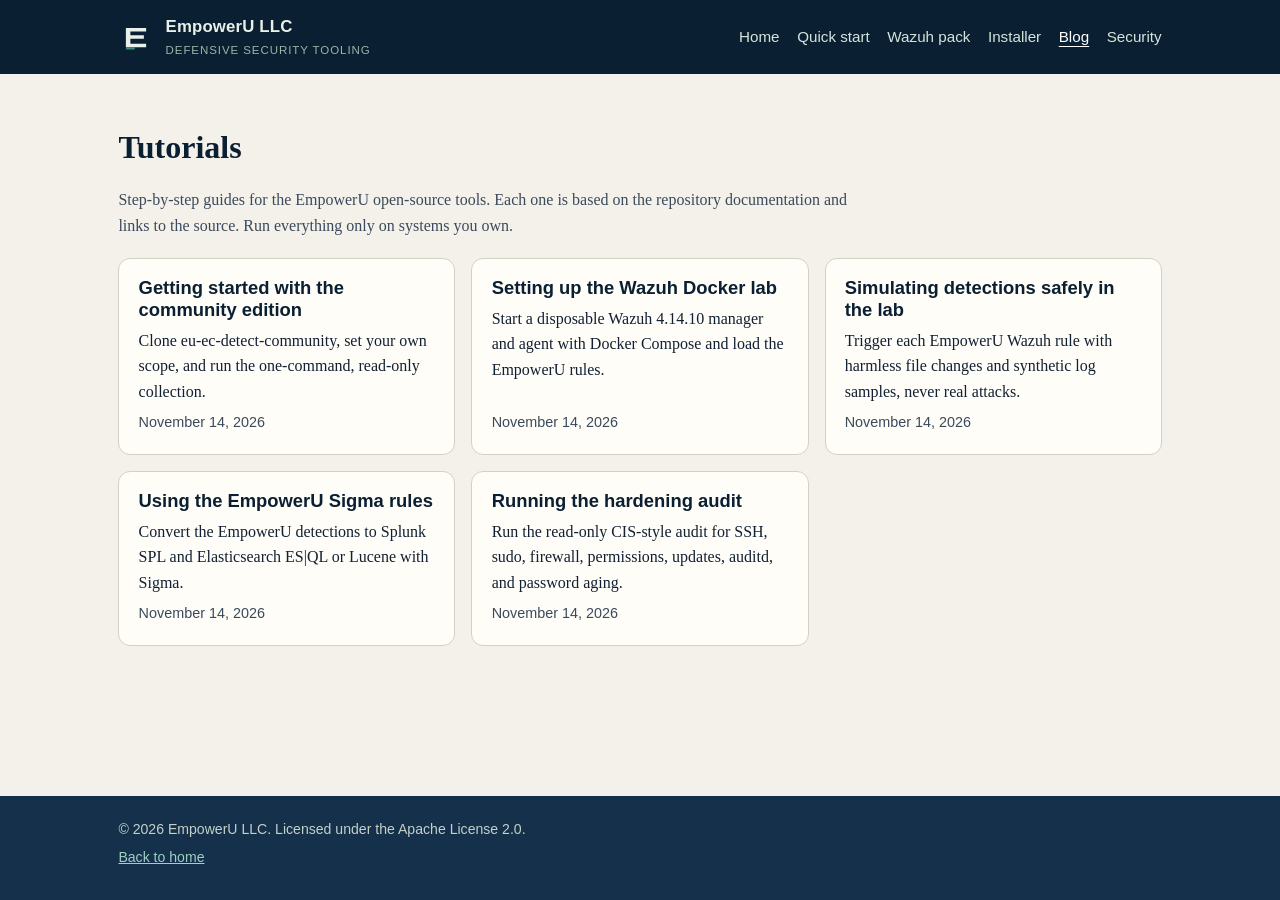
==== blog/index.html @ 61a78a6a "Add a tutorials blog and refresh outdated tool status. Adds blog/ with an index and five tutorials (" ====
<!DOCTYPE html>
<html lang="en">
<head>
  <meta charset="utf-8">
  <meta name="viewport" content="width=device-width, initial-scale=1">
  <meta name="description" content="Step-by-step tutorials for the EmpowerU open-source defensive security tools.">
  <title>Tutorials — EmpowerU LLC</title>
  <link rel="stylesheet" href="../css/styles.css">
  <link rel="icon" href="../assets/mark.svg" type="image/svg+xml">
</head>
<body>
  <a class="skip" href="#content">Skip to content</a>
  <header class="site">
    <div class="wrap">
      <a class="brand" href="../index.html">
        <img src="../assets/mark.svg" alt="">
        <span>EmpowerU LLC<small>Defensive security tooling</small></span>
      </a>
      <nav class="primary" aria-label="Primary">
        <a href="../index.html">Home</a>
        <a href="../docs/quick-start.html">Quick start</a>
        <a href="../docs/wazuh-pack.html">Wazuh pack</a>
        <a href="../docs/installer.html">Installer</a>
        <a href="../blog/index.html" aria-current="page">Blog</a>
        <a href="../docs/security.html">Security</a>
      </nav>
    </div>
  </header>

  <main id="content">
    <div class="wrap prose">
      <h1>Tutorials</h1>
      <p class="muted">Step-by-step guides for the EmpowerU open-source tools. Each one is based on the repository documentation and links to the source. Run everything only on systems you own.</p>
      <div class="cards">
        <article class="card">
          <h3><a href="getting-started-community-edition.html">Getting started with the community edition</a></h3>
          <p>Clone eu-ec-detect-community, set your own scope, and run the one-command, read-only collection.</p>
          <p class="post-meta"><time datetime="2026-11-14">November 14, 2026</time></p>
        </article>
        <article class="card">
          <h3><a href="wazuh-docker-lab.html">Setting up the Wazuh Docker lab</a></h3>
          <p>Start a disposable Wazuh 4.14.10 manager and agent with Docker Compose and load the EmpowerU rules.</p>
          <p class="post-meta"><time datetime="2026-11-14">November 14, 2026</time></p>
        </article>
        <article class="card">
          <h3><a href="simulating-detections.html">Simulating detections safely in the lab</a></h3>
          <p>Trigger each EmpowerU Wazuh rule with harmless file changes and synthetic log samples, never real attacks.</p>
          <p class="post-meta"><time datetime="2026-11-14">November 14, 2026</time></p>
        </article>
        <article class="card">
          <h3><a href="sigma-rules.html">Using the EmpowerU Sigma rules</a></h3>
          <p>Convert the EmpowerU detections to Splunk SPL and Elasticsearch ES|QL or Lucene with Sigma.</p>
          <p class="post-meta"><time datetime="2026-11-14">November 14, 2026</time></p>
        </article>
        <article class="card">
          <h3><a href="hardening-audit.html">Running the hardening audit</a></h3>
          <p>Run the read-only CIS-style audit for SSH, sudo, firewall, permissions, updates, auditd, and password aging.</p>
          <p class="post-meta"><time datetime="2026-11-14">November 14, 2026</time></p>
        </article>
      </div>
    </div>
  </main>

  <footer class="site">
    <div class="wrap">
      <p>© 2026 EmpowerU LLC. Licensed under the Apache License 2.0.</p>
      <p><a href="../index.html">Back to home</a></p>
    </div>
  </footer>
</body>
</html>
---- css/styles.css ----
/* EmpowerU security tooling site. Self-contained: no webfonts, no third-party scripts. */
:root {
  --ink: #122033;
  --ink-soft: #3a4a5c;
  --paper: #f4f1ea;
  --paper-2: #fffdf8;
  --navy: #0b1f33;
  --navy-2: #14304a;
  --teal: #2f7a6b;
  --teal-2: #3d8b7a;
  --line: #d5d0c6;
  --warn-bg: #f8efe3;
  --warn-ink: #6a3e12;
  --focus: #1d6fd6;
  --max: 68rem;
  --radius: 12px;
  font-synthesis: none;
}

*, *::before, *::after { box-sizing: border-box; }

html { scroll-behavior: smooth; }

body {
  margin: 0;
  font-family: "Iowan Old Style", "Palatino Linotype", Palatino, "Book Antiqua", "Times New Roman", serif;
  color: var(--ink);
  background: var(--paper);
  line-height: 1.6;
  min-height: 100vh;
  display: flex;
  flex-direction: column;
}

.skip {
  position: absolute;
  left: -999px;
  top: 0;
  background: var(--navy);
  color: #fff;
  padding: 0.5rem 1rem;
  z-index: 10;
}
.skip:focus { left: 0; }

header.site {
  background: var(--navy);
  color: #e8f0e9;
}

header.site .wrap {
  max-width: var(--max);
  margin: 0 auto;
  padding: 0.9rem 1.4rem;
  display: flex;
  align-items: center;
  justify-content: space-between;
  gap: 1rem;
  flex-wrap: wrap;
}

.brand {
  display: flex;
  align-items: center;
  gap: 0.75rem;
  color: inherit;
  text-decoration: none;
  font-weight: 650;
  letter-spacing: 0.01em;
}
.brand img { width: 2.2rem; height: 2.2rem; display: block; }
.brand span { font-family: "Segoe UI", "Helvetica Neue", Helvetica, Arial, sans-serif; font-size: 1.05rem; }
.brand small {
  display: block;
  font-weight: 400;
  font-size: 0.72rem;
  letter-spacing: 0.08em;
  text-transform: uppercase;
  color: #9fb3a8;
}

nav.primary { display: flex; flex-wrap: wrap; gap: 0.3rem 1.1rem; }
nav.primary a {
  color: #d5e4db;
  text-decoration: none;
  font-family: "Segoe UI", "Helvetica Neue", Helvetica, Arial, sans-serif;
  font-size: 0.95rem;
}
nav.primary a:hover, nav.primary a[aria-current="page"] {
  color: #fff;
  text-decoration: underline;
  text-underline-offset: 0.25em;
}

main { flex: 1; }
main .wrap, footer .wrap {
  max-width: var(--max);
  margin: 0 auto;
  padding: 2rem 1.4rem 3rem;
}

.hero {
  background:
    radial-gradient(1200px 400px at 10% -10%, rgba(61, 139, 122, 0.18), transparent 50%),
    var(--navy);
  color: #eef4ef;
  padding: 3.2rem 0 3.4rem;
}
.hero .wrap { padding-top: 0; padding-bottom: 0; }
.hero h1 {
  font-size: clamp(2rem, 4vw, 2.9rem);
  line-height: 1.15;
  margin: 0 0 0.8rem;
  font-weight: 650;
  max-width: 20ch;
}
.hero p.lede {
  font-size: 1.2rem;
  max-width: 42rem;
  margin: 0 0 1.5rem;
  color: #c9d7ce;
}
.actions { display: flex; flex-wrap: wrap; gap: 0.7rem; }

a.btn, a.btn-secondary {
  font-family: "Segoe UI", "Helvetica Neue", Helvetica, Arial, sans-serif;
  display: inline-block;
  padding: 0.6rem 1.05rem;
  border-radius: 999px;
  text-decoration: none;
  font-weight: 600;
  font-size: 0.95rem;
}
a.btn { background: var(--teal-2); color: #07211c; }
a.btn:hover { background: #4ea08e; }
a.btn-secondary { background: transparent; color: #e8f0e9; border: 1px solid #8aa196; }
a.btn-secondary:hover { border-color: #fff; color: #fff; }

h1, h2, h3 { font-weight: 650; line-height: 1.2; color: var(--navy); }
.hero h1 { color: #fff; }
h2 { font-size: 1.65rem; margin: 2.2rem 0 0.8rem; }
h3 { font-size: 1.15rem; margin: 1.4rem 0 0.5rem; }

p { margin: 0 0 1rem; }
.prose p, .prose li { max-width: 46rem; }
.muted { color: var(--ink-soft); }

.cards {
  display: grid;
  grid-template-columns: repeat(auto-fit, minmax(16.5rem, 1fr));
  gap: 1rem;
  margin: 1.2rem 0 2rem;
}
.card {
  background: var(--paper-2);
  border: 1px solid var(--line);
  border-radius: var(--radius);
  padding: 1.15rem 1.2rem 1.25rem;
  display: flex;
  flex-direction: column;
  gap: 0.4rem;
}
.card h3 { margin: 0; }
.card p { margin: 0; flex: 1; }
.card a { font-family: "Segoe UI", "Helvetica Neue", Helvetica, Arial, sans-serif; color: var(--teal); font-weight: 600; text-decoration: none; }
.card a:hover { text-decoration: underline; }

ul.principles { padding-left: 1.2rem; }
ul.principles li { margin: 0.35rem 0; }

.callout {
  background: var(--warn-bg);
  color: var(--warn-ink);
  border-left: 4px solid #c4843a;
  padding: 0.85rem 1rem;
  border-radius: 0 8px 8px 0;
  margin: 1.2rem 0;
  max-width: 46rem;
}
.callout strong { display: block; margin-bottom: 0.2rem; }

table {
  width: 100%;
  border-collapse: collapse;
  font-size: 0.95rem;
  background: var(--paper-2);
  margin: 1rem 0 1.5rem;
  overflow-x: auto;
  display: block;
  max-width: 100%;
}
th, td {
  text-align: left;
  padding: 0.55rem 0.7rem;
  border-bottom: 1px solid var(--line);
  vertical-align: top;
}
th { background: var(--navy-2); color: #eef4ef; font-family: "Segoe UI", "Helvetica Neue", Helvetica, Arial, sans-serif; font-weight: 600; }
code, kbd {
  font-family: "SFMono-Regular", "Cascadia Code", "Consolas", "Liberation Mono", Menlo, monospace;
  font-size: 0.88em;
  background: #ece7dc;
  padding: 0.08em 0.32em;
  border-radius: 4px;
}
pre {
  background: var(--navy);
  color: #e6eee8;
  padding: 1rem 1.1rem;
  border-radius: 8px;
  overflow-x: auto;
  max-width: 50rem;
}
pre code { background: transparent; color: inherit; padding: 0; font-size: 0.86rem; }

footer.site {
  background: var(--navy-2);
  color: #c5d0c8;
  font-family: "Segoe UI", "Helvetica Neue", Helvetica, Arial, sans-serif;
  font-size: 0.88rem;
}
footer.site .wrap { padding-top: 1.4rem; padding-bottom: 1.6rem; }
footer.site a { color: #9fd0c3; }
footer.site p { margin: 0 0 0.35rem; max-width: 50rem; }

a:focus-visible, button:focus-visible {
  outline: 3px solid var(--focus);
  outline-offset: 2px;
}

@media (prefers-reduced-motion: reduce) {
  html { scroll-behavior: auto; }
}

@media (max-width: 40rem) {
  .hero { padding: 2.2rem 0; }
  .hero h1 { max-width: none; }
}

/* Blog / tutorials */
.post-meta { font-family: "Segoe UI", "Helvetica Neue", Helvetica, Arial, sans-serif; font-size: 0.9rem; color: var(--ink-soft); margin: 0 0 0.6rem; }
.post-meta a { color: var(--teal); }
.card .post-meta { flex: 0; margin: 0; }
.card h3 a { color: var(--navy); text-decoration: none; font-weight: 650; font-size: inherit; }
.card h3 a:hover { color: var(--teal); text-decoration: underline; }
.post h1 { margin-top: 0.4rem; }
.lede-dark { font-size: 1.08rem; }
.post-nav { margin-top: 2rem; }
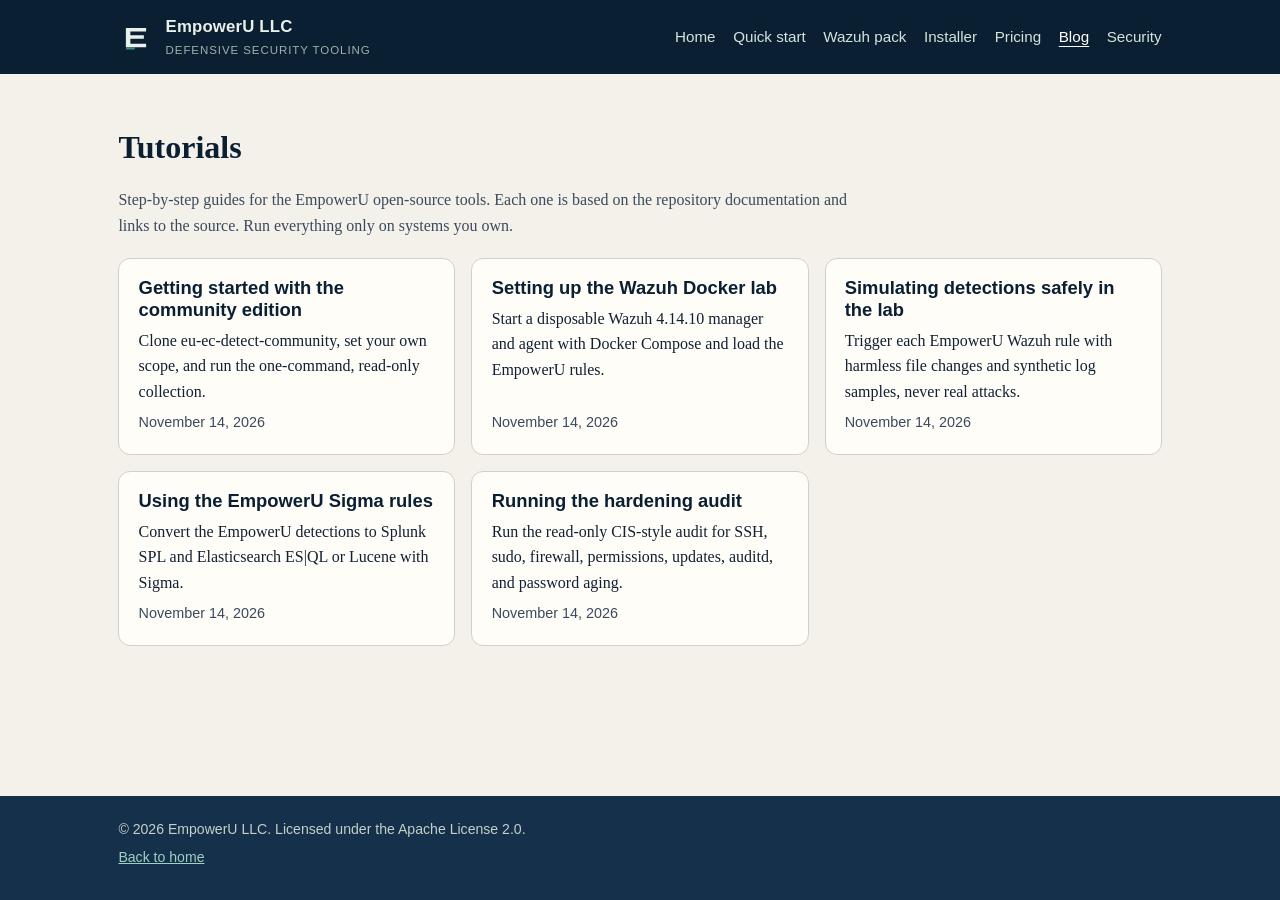
==== commit fa5fd36d: "Add Pricing and Pilot page with a mailto booking form List the approved Sentinel plans and link the " ====
--- a/blog/index.html
+++ b/blog/index.html
@@ -21,6 +21,7 @@
         <a href="../docs/quick-start.html">Quick start</a>
         <a href="../docs/wazuh-pack.html">Wazuh pack</a>
         <a href="../docs/installer.html">Installer</a>
+        <a href="../docs/pricing.html">Pricing</a>
         <a href="../blog/index.html" aria-current="page">Blog</a>
         <a href="../docs/security.html">Security</a>
       </nav>
--- a/css/styles.css
+++ b/css/styles.css
@@ -246,3 +246,86 @@
 .post h1 { margin-top: 0.4rem; }
 .lede-dark { font-size: 1.08rem; }
 .post-nav { margin-top: 2rem; }
+
+/* Pricing plans and the Book a pilot form */
+.frame-line {
+  font-family: "Segoe UI", "Helvetica Neue", Helvetica, Arial, sans-serif;
+  font-weight: 600;
+  margin: 0 0 0.25rem;
+  color: var(--navy);
+}
+.motto { margin-top: 0; }
+.plans { margin-top: 1rem; }
+.card .price {
+  font-family: "Segoe UI", "Helvetica Neue", Helvetica, Arial, sans-serif;
+  color: var(--navy);
+  margin: 0.15rem 0 0.6rem;
+  line-height: 1.45;
+}
+.price-amount { font-size: 1.35rem; font-weight: 650; }
+
+.pilot-form {
+  max-width: 32rem;
+  margin: 1.2rem 0 1rem;
+  padding: 1.15rem 1.2rem 1.3rem;
+  background: var(--paper-2);
+  border: 1px solid var(--line);
+  border-radius: var(--radius);
+}
+.field { margin: 0 0 1rem; }
+.field label {
+  display: block;
+  font-family: "Segoe UI", "Helvetica Neue", Helvetica, Arial, sans-serif;
+  font-weight: 600;
+  margin: 0 0 0.3rem;
+}
+.req { font-weight: 400; color: var(--ink-soft); font-size: 0.9em; }
+.field input,
+.field select,
+.field textarea {
+  width: 100%;
+  max-width: 32rem;
+  font: inherit;
+  color: var(--ink);
+  background: #fff;
+  border: 1px solid var(--line);
+  border-radius: 8px;
+  padding: 0.5rem 0.65rem;
+}
+.field textarea { resize: vertical; min-height: 8rem; }
+.field input:focus-visible,
+.field select:focus-visible,
+.field textarea:focus-visible {
+  outline: 3px solid var(--focus);
+  outline-offset: 2px;
+}
+.field [aria-invalid="true"] {
+  border-color: #9a2d16;
+}
+.hint, .field-error { font-size: 0.9rem; margin: 0.35rem 0 0; }
+.hint { color: var(--ink-soft); }
+.field-error { color: #9a2d16; }
+.form-errors {
+  background: var(--warn-bg);
+  color: var(--warn-ink);
+  border-left: 4px solid #c4843a;
+  padding: 0.75rem 1rem;
+  border-radius: 0 8px 8px 0;
+  margin: 1rem 0;
+  max-width: 32rem;
+}
+button.btn {
+  font-family: "Segoe UI", "Helvetica Neue", Helvetica, Arial, sans-serif;
+  display: inline-block;
+  padding: 0.6rem 1.05rem;
+  border-radius: 999px;
+  border: 0;
+  text-decoration: none;
+  font-weight: 600;
+  font-size: 0.95rem;
+  background: var(--teal-2);
+  color: #07211c;
+  cursor: pointer;
+}
+button.btn:hover { background: #4ea08e; }
+.noscript-note { max-width: 32rem; }
